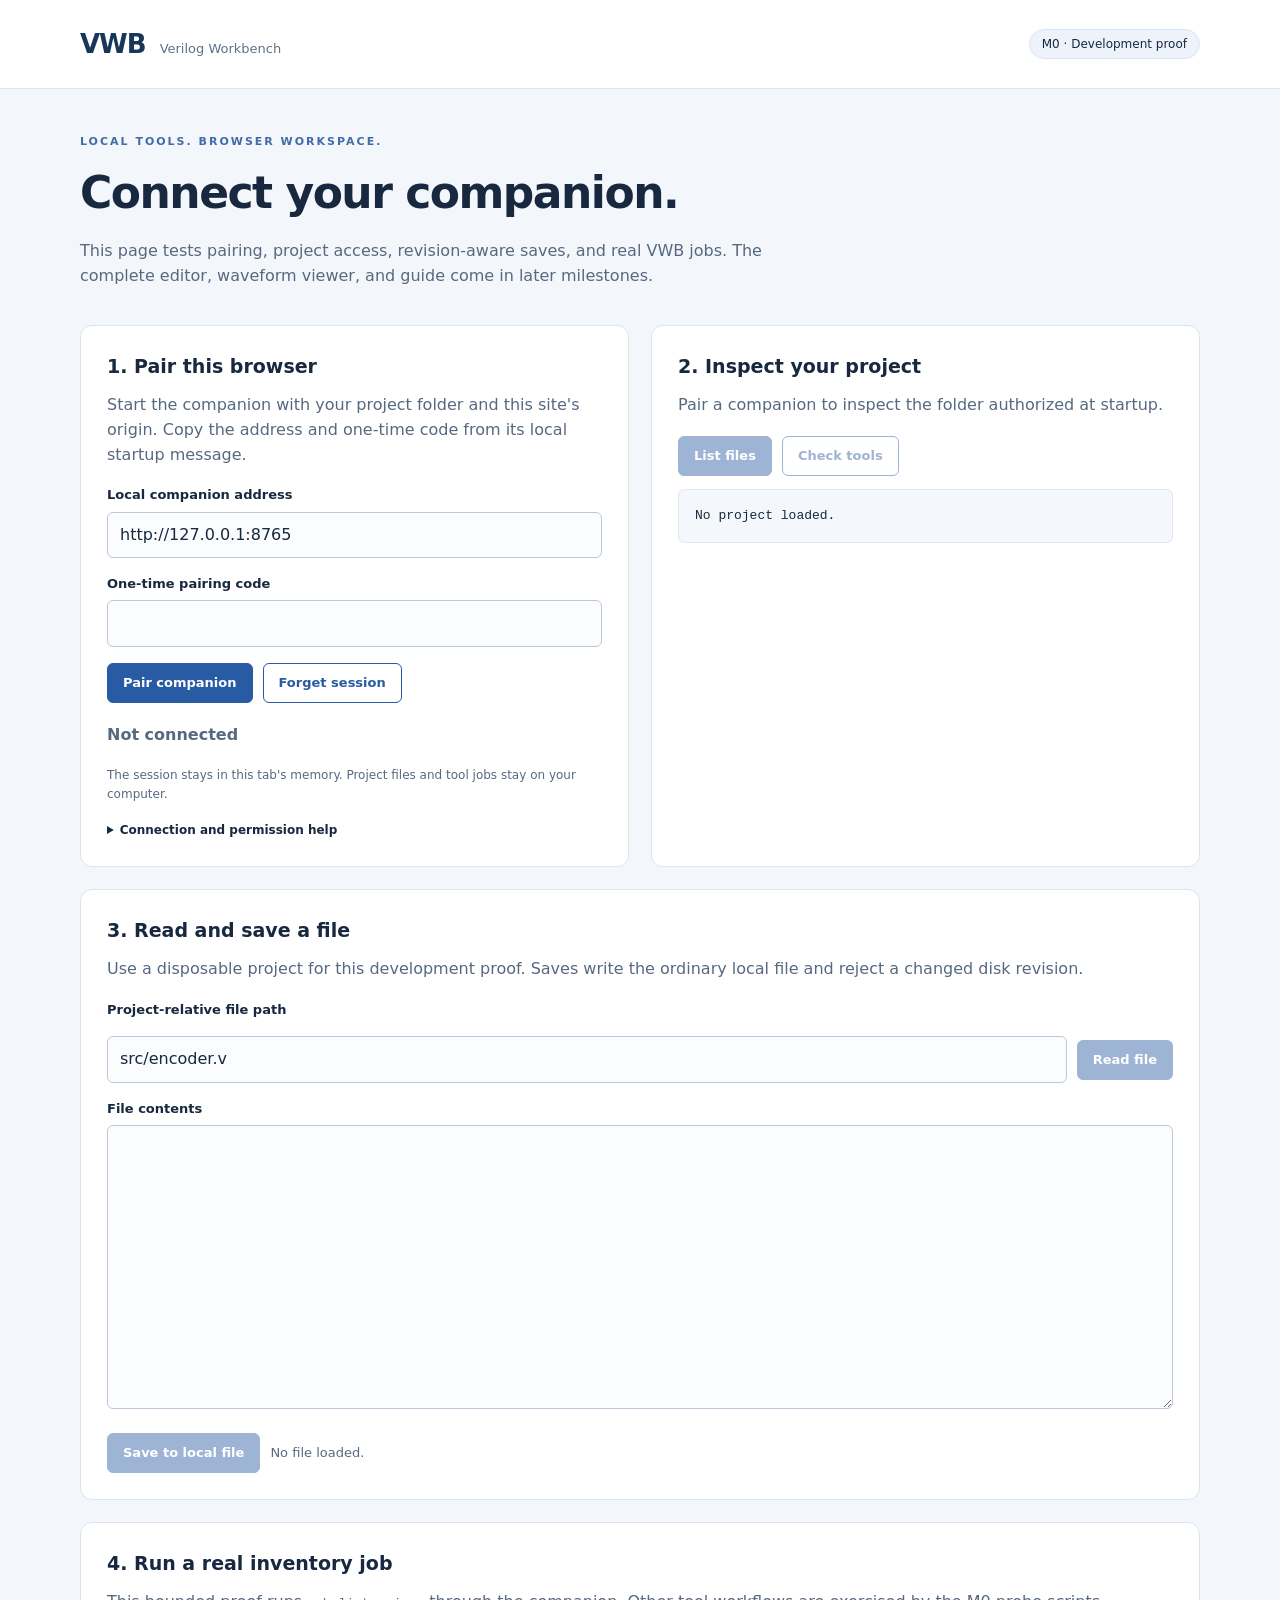
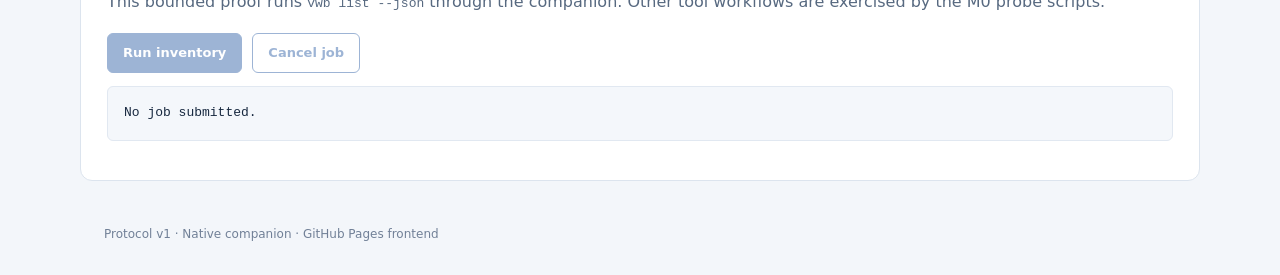
==== web/index.html @ 24d3b5d3 "feat: add M0 native companion and website feasibility foundation Add paired loopback project/jobs pr" ====
<!doctype html>
<html lang="en"><head><meta charset="utf-8"><meta name="viewport" content="width=device-width,initial-scale=1"><title>Verilog Workbench · Development</title><meta http-equiv="refresh" content="0;url=m0/"></head><body><p>VWB is in development. <a href="m0/">Open the M0 companion connection proof.</a></p></body></html>
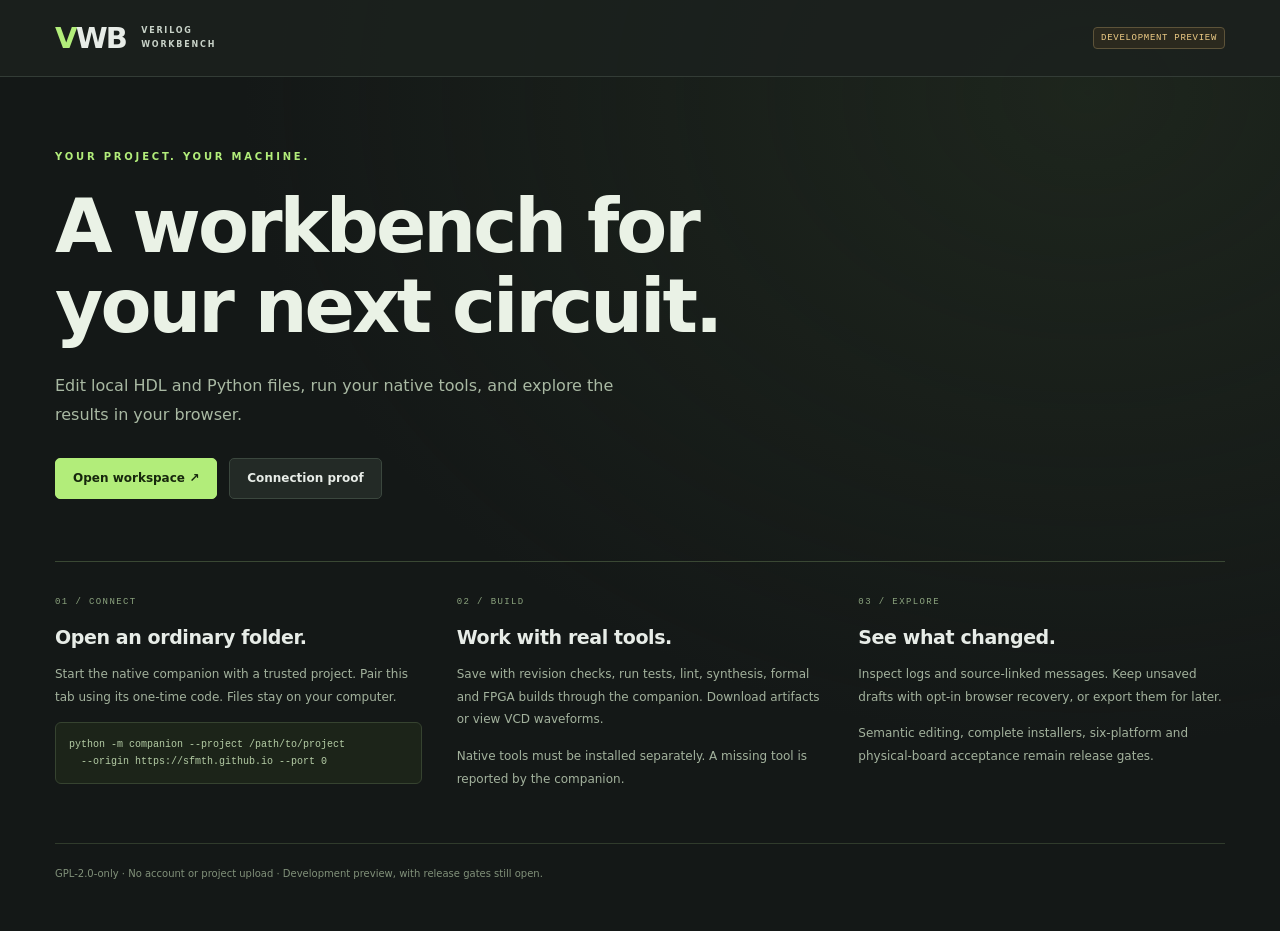
==== commit ebf8d10a: "feat: add companion-backed browser workspace preview" ====
--- a/web/index.html
+++ b/web/index.html
@@ -1,2 +1,27 @@
 <!doctype html>
-<html lang="en"><head><meta charset="utf-8"><meta name="viewport" content="width=device-width,initial-scale=1"><title>Verilog Workbench · Development</title><meta http-equiv="refresh" content="0;url=m0/"></head><body><p>VWB is in development. <a href="m0/">Open the M0 companion connection proof.</a></p></body></html>
+<html lang="en">
+<head>
+  <meta charset="utf-8">
+  <meta name="viewport" content="width=device-width,initial-scale=1">
+  <meta name="referrer" content="no-referrer">
+  <meta http-equiv="Content-Security-Policy" content="default-src 'self'; style-src 'self'; object-src 'none'; base-uri 'none'">
+  <title>Verilog Workbench · Local tools, browser workspace</title>
+  <link rel="stylesheet" href="workspace/style.css">
+</head>
+<body class="landing">
+  <header class="topbar"><a class="brand" href="./">V<span>WB</span><small>VERILOG WORKBENCH</small></a><span class="preview-badge">DEVELOPMENT PREVIEW</span></header>
+  <main class="welcome">
+    <p class="eyebrow">YOUR PROJECT. YOUR MACHINE.</p>
+    <h1>A workbench for<br>your next circuit.</h1>
+    <p class="lede">Edit local HDL and Python files, run your native tools, and explore the results in your browser.</p>
+    <div class="actions"><a class="button primary" href="workspace/">Open workspace ↗</a><a class="button" href="m0/">Connection proof</a></div>
+    <div class="welcome-grid">
+      <section><span class="step">01 / CONNECT</span><h2>Open an ordinary folder.</h2><p>Start the native companion with a trusted project. Pair this tab using its one-time code. Files stay on your computer.</p><pre>python -m companion --project /path/to/project
+  --origin https://sfmth.github.io --port 0</pre></section>
+      <section><span class="step">02 / BUILD</span><h2>Work with real tools.</h2><p>Save with revision checks, run tests, lint, synthesis, formal and FPGA builds through the companion. Download artifacts or view VCD waveforms.</p><p>Native tools must be installed separately. A missing tool is reported by the companion.</p></section>
+      <section><span class="step">03 / EXPLORE</span><h2>See what changed.</h2><p>Inspect logs and source-linked messages. Keep unsaved drafts with opt-in browser recovery, or export them for later.</p><p>Semantic editing, complete installers, six-platform and physical-board acceptance remain release gates.</p></section>
+    </div>
+    <p class="muted">GPL-2.0-only · No account or project upload · Development preview, with release gates still open.</p>
+  </main>
+</body>
+</html>
--- a/web/workspace/style.css
+++ b/web/workspace/style.css
@@ -0,0 +1,339 @@
+:root {
+  color-scheme: dark;
+  --bg: #141817;
+  --panel: #1b201e;
+  --raised: #232a26;
+  --editor: #171c19;
+  --line: #333c36;
+  --text: #e7ece7;
+  --muted: #a0ada3;
+  --accent: #b2ed7a;
+  --accent-dark: #17270d;
+  --amber: #efcd86;
+  --danger: #ffaaaa;
+  font: 13px/1.55 Inter, ui-sans-serif, system-ui, -apple-system, BlinkMacSystemFont, "Segoe UI", sans-serif;
+  background: var(--bg);
+  color: var(--text);
+}
+
+* { box-sizing: border-box; }
+[hidden] { display: none !important; }
+html { height: 100%; }
+body { margin: 0; height: 100dvh; display: flex; flex-direction: column; overflow: hidden; }
+button, input, select, textarea { font: inherit; color: inherit; }
+button, .button {
+  display: inline-flex;
+  align-items: center;
+  justify-content: center;
+  gap: 7px;
+  min-height: 33px;
+  border: 1px solid #3b473e;
+  border-radius: 5px;
+  padding: 6px 11px;
+  background: var(--raised);
+  color: var(--text);
+  font-size: 12px;
+  font-weight: 600;
+  line-height: 1.4;
+  text-decoration: none;
+  white-space: nowrap;
+  cursor: pointer;
+}
+button:hover:not(:disabled), .button:hover { border-color: #6c7e6e; background: #2e3830; }
+button:disabled, input:disabled, select:disabled { opacity: .42; cursor: default; }
+button.primary, .button.primary { background: var(--accent); border-color: var(--accent); color: var(--accent-dark); }
+button.primary:hover:not(:disabled), .button.primary:hover { background: #c7fa98; border-color: #c7fa98; }
+a { color: var(--accent); text-underline-offset: 3px; }
+button:focus-visible, a:focus-visible, input:focus-visible, select:focus-visible, textarea:focus-visible,
+summary:focus-visible, .file-picker:focus-within {
+  outline: 2px solid var(--accent);
+  outline-offset: 3px;
+}
+input:not([type="checkbox"]):not([type="range"]):not([type="file"]), select {
+  width: 100%;
+  min-height: 34px;
+  padding: 6px 9px;
+  border: 1px solid #3b473e;
+  border-radius: 5px;
+  background: #161c18;
+}
+input::placeholder, textarea::placeholder { color: #849188; opacity: 1; }
+input[type="checkbox"], input[type="range"] { accent-color: var(--accent); }
+input[type="checkbox"] { width: 15px; height: 15px; margin: 0; flex: none; }
+input[type="range"] { min-height: 28px; }
+label { display: block; font-size: 11px; font-weight: 600; color: var(--muted); }
+label > input:not([type="checkbox"]), label > select { display: block; margin-top: 4px; }
+.check { display: flex; align-items: center; gap: 8px; font-weight: 500; line-height: 1.6; }
+p { margin: 0 0 14px; }
+h1, h2, h3 { margin: 0; font-weight: 600; line-height: 1.3; }
+h2 { font-size: 16px; }
+h3 { font-size: 13px; }
+pre, code, textarea, kbd { font-family: "SFMono-Regular", Consolas, "Liberation Mono", monospace; }
+code { color: #c5d7bc; font-size: .94em; }
+pre { margin: 12px 0; font-size: 12px; line-height: 1.7; white-space: pre-wrap; overflow-wrap: anywhere; }
+kbd { padding: 1px 4px; border: 1px solid #526047; border-radius: 3px; font-size: 9px; font-weight: 400; opacity: .75; }
+button:disabled kbd { border-color: var(--muted); }
+.muted, .empty { color: var(--muted); font-size: 12px; }
+.empty { padding: 10px 2px; line-height: 1.7; }
+.actions { display: flex; flex-wrap: wrap; align-items: center; gap: 8px; }
+.eyebrow { color: var(--accent); font-size: 10px; font-weight: 700; letter-spacing: 2px; }
+.section-heading { display: flex; align-items: center; justify-content: space-between; gap: 12px; }
+.section-heading button { min-width: 31px; padding: 4px 8px; font-size: 18px; }
+.sr-only { position: absolute; width: 1px; height: 1px; padding: 0; margin: -1px; overflow: hidden; clip: rect(0, 0, 0, 0); white-space: nowrap; border: 0; }
+.skip { position: fixed; z-index: 100; left: 18px; top: 10px; padding: 8px 14px; background: var(--accent); color: var(--accent-dark); transform: translateY(-150%); border-radius: 4px; }
+.skip:focus { transform: translateY(0); }
+
+.topbar { display: flex; align-items: center; gap: 23px; flex: none; min-height: 65px; padding: 12px 22px; border-bottom: 1px solid var(--line); background: #1b211d; }
+.brand { display: inline-flex; align-items: center; color: var(--accent); font-size: 29px; font-weight: 850; letter-spacing: -1.8px; line-height: 1; text-decoration: none; }
+.brand > span { color: var(--text); }
+.brand small { max-width: 95px; margin-left: 15px; color: #c8d2c8; font-size: 8px; font-weight: 600; letter-spacing: 1.8px; line-height: 1.7; }
+.preview-badge { display: inline-flex; border: 1px solid #5d5339; border-radius: 4px; padding: 4px 7px; color: var(--amber); background: #2b291e; font: 9px/1.4 ui-monospace, monospace; letter-spacing: .7px; white-space: nowrap; }
+.header-actions { display: flex; align-items: center; gap: 10px; margin-left: auto; }
+.connection { display: inline-flex; align-items: center; gap: 7px; margin-right: 7px; color: var(--muted); font-size: 11px; white-space: nowrap; }
+.connection::before { content: ""; width: 6px; height: 6px; border-radius: 50%; background: #839087; }
+.connection.connected, .connection[data-state="connected"] { color: #cbdec2; }
+.connection.connected::before, .connection[data-state="connected"]::before { background: var(--accent); box-shadow: 0 0 0 3px #b2ed7a16; }
+.connection[data-state="error"], .connection[data-state="disconnected"] { color: var(--amber); }
+.connection[data-state="error"]::before, .connection[data-state="disconnected"]::before { background: var(--amber); }
+
+.workbench { display: flex; flex: 1; min-height: 0; min-width: 0; }
+.sidebar { display: flex; flex-direction: column; width: 255px; flex: none; min-height: 0; padding: 18px 14px 0; background: #1b211d; border-right: 1px solid var(--line); }
+.sidebar h1 { overflow: hidden; font-size: 13px; text-overflow: ellipsis; white-space: nowrap; }
+.sidebar .section-heading { padding: 0 4px; }
+.sidebar .section-heading button { color: var(--muted); background: transparent; border-color: transparent; }
+.explorer-tabs { display: flex; gap: 15px; margin: 14px 0 13px; border-bottom: 1px solid var(--line); }
+.explorer-tabs button { position: relative; border: 0; border-radius: 0; background: transparent; padding: 7px 3px 10px; color: var(--muted); font-size: 11px; }
+.explorer-tabs button[aria-pressed="true"] { color: var(--text); }
+.explorer-tabs button[aria-pressed="true"]::after { position: absolute; content: ""; height: 2px; background: var(--accent); bottom: -1px; left: 0; right: 0; }
+#filter { min-height: 32px; font-size: 11px; }
+.explorer { flex: 1; min-height: 75px; overflow: auto; padding: 13px 0; scrollbar-gutter: stable; }
+.explorer > .empty { padding: 8px; }
+.explorer button { max-width: 100%; }
+.file-row, .file-item, .discovery-item, .design-row, .test-row { display: flex; align-items: center; gap: 8px; width: 100%; min-width: 0; margin: 1px 0; border: 1px solid transparent; border-radius: 4px; padding: 6px 8px; background: transparent; color: #bfcbbf; font: 11px/1.55 ui-monospace, monospace; text-align: left; justify-content: flex-start; overflow-wrap: anywhere; white-space: normal; }
+.file-row:hover:not(:disabled), .file-item:hover:not(:disabled), .discovery-item:hover:not(:disabled), .design-row:hover:not(:disabled), .test-row:hover:not(:disabled) { background: #28322a; border-color: transparent; }
+.file-row.active, .file-row[aria-current="true"], .file-item[aria-current="true"], .file-item.active { color: var(--accent); background: #2a3627; border-color: #3c4c35; }
+.folder-label, .file-group > h2, .file-group > h3 { margin: 0 0 3px; padding: 8px 7px 3px; color: #91a291; font-size: 10px; font-weight: 600; letter-spacing: .7px; overflow-wrap: anywhere; }
+.file-group { margin-bottom: 8px; }
+.sidebar-foot { flex: none; margin: 0 -14px; padding: 14px; border-top: 1px solid var(--line); background: #191f1b; }
+.sidebar-foot .check { align-items: flex-start; font-size: 10px; }
+.sidebar-foot .check input { margin-top: 2px; }
+.sidebar-foot p { margin: 7px 0 12px 23px; font-size: 9px; color: #86958a; line-height: 1.6; }
+.sidebar-foot .actions { gap: 6px; }
+.sidebar-foot .button, .sidebar-foot button { flex: 1; padding: 6px; font-size: 10px; min-height: 30px; }
+.file-picker { position: relative; overflow: hidden; color: var(--text); }
+.file-picker input[type="file"] { position: absolute; inset: 0; width: 100%; height: 100%; opacity: 0; cursor: pointer; }
+.file-picker:has(input:disabled) { opacity: .42; cursor: default; }
+.file-picker input:disabled { cursor: default; }
+#recovery { flex: none; max-height: 210px; overflow: auto; padding: 12px 3px; border-top: 1px solid var(--line); }
+#recovery h2 { font-size: 11px; color: var(--amber); }
+#recovery p { margin: 5px 0 8px; color: var(--muted); font-size: 10px; }
+.recovery-row { display: flex; flex-wrap: wrap; align-items: center; gap: 5px; padding: 7px 0; border-bottom: 1px solid #313a32; font-size: 10px; overflow-wrap: anywhere; }
+.recovery-row > span { width: 100%; color: #d7dfd2; }
+.recovery-row button { max-width: 100%; min-height: 27px; padding: 3px 7px; font-size: 10px; white-space: normal; overflow-wrap: anywhere; text-align: left; }
+
+.workspace-main { flex: 1; min-width: 0; min-height: 0; display: flex; flex-direction: column; overflow: hidden; }
+.runbar { display: flex; align-items: flex-end; flex-wrap: wrap; flex: none; gap: 10px 12px; padding: 12px 17px; background: #1e2520; border-bottom: 1px solid var(--line); }
+.runbar > label { flex: 1 1 145px; max-width: 220px; }
+.runbar > label:nth-child(2) { flex-basis: 180px; max-width: 270px; }
+.runbar label { font-size: 9px; letter-spacing: .2px; }
+.runbar input, .runbar select { font-size: 11px; }
+.command-options { display: flex; flex-wrap: wrap; align-items: flex-end; gap: 10px 12px; }
+.command-options > label { flex: 1; min-width: 110px; max-width: 240px; }
+.command-options .check { min-height: 34px; min-width: auto; white-space: nowrap; }
+#seed { max-width: 100px; }
+#fpga-options { flex: 1 1 100%; }
+#fpga-options > label:nth-child(3) { flex: 2; max-width: 350px; }
+.run-actions { flex-wrap: nowrap; margin-left: auto; }
+.run-actions button { min-width: 58px; }
+.editor-panel { flex: 1 1 0; display: flex; flex-direction: column; min-height: 180px; min-width: 0; background: var(--editor); overflow: hidden; }
+.file-tabs { display: flex; flex: none; min-height: 36px; overflow: auto; background: #1c221e; border-bottom: 1px solid var(--line); scrollbar-width: thin; }
+.file-tabs:empty { display: none; }
+.file-tabs button, .file-tab { position: relative; flex: none; border: 0; border-right: 1px solid var(--line); border-radius: 0; padding: 9px 17px; background: transparent; color: var(--muted); font: 10px/1.5 ui-monospace, monospace; }
+.file-tabs > .file-tab { display: flex; align-items: center; padding: 0; }
+.file-tabs .file-tab > button { border: 0; padding: 9px 12px; }
+.file-tabs .file-tab > .close-tab { padding: 5px 8px 5px 2px; min-width: 23px; color: #8d9b8a; }
+.file-tabs .file-tab > button[aria-pressed="true"]::before { display: none; }
+.file-tabs button[aria-selected="true"], .file-tabs button[aria-pressed="true"], .file-tab.active { color: var(--text); background: var(--editor); }
+.file-tabs button[aria-selected="true"]::before, .file-tabs button[aria-pressed="true"]::before, .file-tab.active::before { content: ""; position: absolute; top: 0; left: 0; right: 0; height: 2px; background: var(--accent); }
+.editor-toolbar { display: flex; flex: none; align-items: center; justify-content: space-between; flex-wrap: wrap; gap: 7px; min-height: 46px; padding: 7px 17px; border-bottom: 1px solid #2c352e; }
+#active-file { min-width: 0; font: 10px/1.6 ui-monospace, monospace; color: var(--muted); overflow-wrap: anywhere; }
+.editor-toolbar button { padding: 4px 9px; min-height: 28px; font-size: 10px; }
+.editor-toolbar .actions { gap: 6px; }
+.editor-empty { display: flex; flex-direction: column; align-items: center; justify-content: center; flex: 1; min-height: 180px; padding: 25px; text-align: center; }
+.circuit-mark { display: inline-flex; align-items: center; justify-content: center; width: 56px; height: 56px; margin-bottom: 19px; border: 1px solid #3b4b33; border-radius: 12px; background: #273122; color: var(--accent); font-size: 35px; line-height: 1; }
+.editor-empty h2 { margin-bottom: 9px; font-size: 23px; letter-spacing: -.5px; }
+.editor-empty p { max-width: 340px; color: var(--muted); font-size: 12px; }
+.editor-empty button { margin-top: 7px; }
+#editor { display: block; flex: 1 1 0; width: 100%; min-height: 70px; margin: 0; padding: 20px 25px; resize: none; border: 0; border-radius: 0; background: var(--editor); color: #dbe7d4; font-size: 13px; line-height: 1.85; tab-size: 4; caret-color: var(--accent); }
+#editor:focus-visible { outline-offset: -2px; }
+#editor::selection { background: #4b663d; }
+.editor-status { display: flex; align-items: center; justify-content: space-between; gap: 16px; flex: none; min-height: 28px; padding: 4px 17px; border-top: 1px solid #2a322c; color: #889b88; font-size: 9px; }
+#file-status { min-width: 0; overflow: hidden; white-space: nowrap; text-overflow: ellipsis; }
+#position { flex: none; font-family: ui-monospace, monospace; }
+.results { display: flex; flex-direction: column; flex: none; height: 31vh; min-height: 150px; max-height: calc(100dvh - 350px); overflow: auto; resize: vertical; border-top: 1px solid #45533f; background: #151b17; }
+.results-heading { display: flex; align-items: center; gap: 10px; flex: none; min-height: 41px; padding: 0 15px 0 8px; background: #1c231e; border-bottom: 1px solid var(--line); }
+.results-heading nav { display: flex; min-width: 0; overflow: auto; scrollbar-width: thin; }
+.results-heading nav button { min-height: 40px; border: 0; border-bottom: 2px solid transparent; border-radius: 0; padding: 9px 10px; background: transparent; color: var(--muted); font-size: 10px; }
+.results-heading nav button[aria-pressed="true"] { color: var(--text); border-bottom-color: var(--accent); }
+#diagnostic-count { display: inline-flex; align-items: center; justify-content: center; min-width: 16px; min-height: 16px; border: 1px solid #485342; border-radius: 4px; font-size: 8px; color: #b5c4ac; }
+#job-status { margin-left: auto; flex: none; color: #a3b39d; font-size: 10px; white-space: nowrap; }
+#resume-job { min-height: 26px; padding: 3px 8px; font-size: 10px; }
+.result-pane { flex: 1; min-height: 0; overflow: auto; padding: 16px 19px; }
+.result-pane .muted { font-size: 10px; }
+#job-output, #tools-output { margin: 0; color: #b9cbb3; font-size: 11px; line-height: 1.8; }
+#tools-output { margin-top: 15px; }
+.diagnostic { display: flex; align-items: flex-start; flex-wrap: wrap; gap: 7px 12px; width: 100%; margin: 7px 0; padding: 9px 12px; border: 1px solid var(--line); border-left: 2px solid var(--amber); border-radius: 4px; background: #20271f; color: #d9dccf; text-align: left; white-space: pre-wrap; overflow-wrap: anywhere; font: 11px/1.7 ui-monospace, monospace; }
+.diagnostic > button { padding: 2px 5px; min-height: 24px; font-size: 10px; white-space: normal; text-align: left; }
+.diagnostic > span { padding-top: 3px; min-width: 0; }
+.diagnostic.error, .diagnostic[data-severity="error"] { border-left-color: var(--danger); }
+.diagnostic.warning, .diagnostic[data-severity="warning"] { border-left-color: var(--amber); }
+.artifact-row { display: flex; align-items: center; flex-wrap: wrap; gap: 8px; padding: 10px 0; border-bottom: 1px solid var(--line); font-size: 11px; }
+.artifact-row > span:first-child { flex: 1 1 240px; font-family: ui-monospace, monospace; overflow-wrap: anywhere; }
+.artifact-row button, .artifact-row a { font-size: 10px; }
+#artifact-preview { margin-top: 15px; }
+#artifact-preview img { display: block; width: auto; max-width: 100%; max-height: 520px; margin-top: 12px; background: #f4f5f0; border-radius: 4px; }
+#artifact-preview iframe, #artifact-preview object { width: 100%; min-height: 320px; border: 1px solid var(--line); background: white; }
+
+.guide { width: 310px; min-width: 0; flex: none; overflow: auto; padding: 22px; border-left: 1px solid #44513c; background: #222a21; }
+.guide .eyebrow { margin: 18px 0; font-size: 8px; }
+.guide ol { margin: 0; padding-left: 19px; }
+.guide li { padding-left: 7px; margin-bottom: 22px; }
+.guide li::marker { color: var(--accent); font-family: ui-monospace, monospace; font-size: 11px; }
+.guide h3 { margin-bottom: 7px; font-size: 12px; color: #e1ead9; }
+.guide p { color: #b4c1ab; font-size: 11px; line-height: 1.8; }
+.guide pre, dialog pre { padding: 12px; border: 1px solid #414e39; border-radius: 5px; background: #192017; color: #b9d2a6; font-size: 10px; }
+.notice { padding: 13px; border: 1px solid #60553a; border-radius: 5px; background: #2f2d20; color: #d4c797 !important; font-size: 10px !important; }
+.statusbar { display: flex; align-items: center; justify-content: space-between; flex: none; gap: 20px; min-height: 27px; padding: 5px 17px; border-top: 1px solid #384432; background: #253021; color: #a6be98; font-size: 9px; line-height: 1.5; }
+#global-status { min-width: 0; overflow: hidden; text-overflow: ellipsis; white-space: nowrap; }
+.statusbar > span:last-child { white-space: nowrap; }
+
+dialog { width: 535px; max-width: calc(100vw - 32px); max-height: calc(100dvh - 40px); overflow: auto; padding: 25px; border: 1px solid #536449; border-radius: 12px; background: #222a22; color: var(--text); box-shadow: 0 25px 100px #0009; }
+dialog::backdrop { background: #0a100bd9; backdrop-filter: blur(4px); }
+dialog .section-heading { margin-bottom: 18px; }
+dialog .section-heading button { min-height: 29px; }
+dialog p { color: #b7c5b2; font-size: 12px; line-height: 1.8; }
+dialog label { margin: 15px 0 6px; font-size: 11px; }
+dialog .actions { margin-top: 19px; }
+#connection-status { margin: 16px 0; color: #d0e0c7; font-size: 11px; }
+#global-status.error, #file-status.error, #job-status.error, #connection-status.error { color: var(--danger); }
+details { padding-top: 13px; border-top: 1px solid #3c4835; color: #a7b6a0; font-size: 11px; }
+summary { color: #d4dfce; cursor: pointer; }
+details p { margin: 11px 0 0; font-size: 11px; }
+
+.waveform-view { margin-top: 18px; font-size: 11px; }
+.waveform-view h3 { margin-bottom: 7px; font: 12px/1.6 ui-monospace, monospace; overflow-wrap: anywhere; }
+.waveform-view p { color: var(--muted); font-size: 10px; }
+.waveform-controls { display: flex; flex-wrap: wrap; gap: .6rem; align-items: center; margin: 14px 0; }
+.waveform-controls label { margin-right: 4px; font-size: 10px; }
+.waveform-controls select { min-width: 140px; }
+.waveform-controls button { font-size: 10px; min-height: 29px; }
+.waveform-cursor, .waveform-filter { width: 100%; }
+.waveform-view output { display: block; margin: 3px 0 15px; color: #c3d5ba; font: 10px/1.6 ui-monospace, monospace; }
+.waveform-layout { display: flex; flex-wrap: wrap; gap: 1rem; align-items: flex-start; }
+.waveform-signals { flex: 1 1 220px; min-width: 0; max-width: 320px; }
+.waveform-signals p { margin: 9px 0; }
+.waveform-signal-list { max-height: 340px; overflow: auto; overflow-wrap: anywhere; padding-right: 7px; }
+.waveform-signal-option { display: flex; gap: .4rem; align-items: flex-start; margin: .35rem 0; font-weight: normal; font-size: 10px; color: #bbcab3; }
+.waveform-signal-option input { width: auto; flex: none; margin-top: .3rem; }
+.waveform-display { flex: 3 1 440px; min-width: 0; overflow: auto; }
+.waveform-svg { display: block; background: #101c2d; border-radius: 6px; font: 12px ui-monospace, monospace; touch-action: manipulation; }
+.waveform-view > p:last-child { margin-top: 16px; }
+
+.landing { height: auto; min-height: 100dvh; overflow: auto; background: radial-gradient(ellipse at 85% 10%, #29362470 0, transparent 55%), var(--bg); }
+.landing .topbar { padding-left: max(24px, calc((100vw - 1170px) / 2)); padding-right: max(24px, calc((100vw - 1170px) / 2)); min-height: 77px; background: #1b211de6; }
+.landing .preview-badge { margin-left: auto; }
+.welcome { width: 100%; max-width: 1250px; margin: 0 auto; padding: 72px 40px 36px; }
+.welcome > .eyebrow { margin-bottom: 22px; font-size: 10px; letter-spacing: 2.8px; }
+.welcome h1 { margin-bottom: 24px; color: #eaf2e6; font-size: clamp(43px, 5.8vw, 75px); font-weight: 550; letter-spacing: -3px; line-height: 1.09; }
+.lede { max-width: 560px; margin-bottom: 28px; color: #a9b9a3; font-size: 16px; line-height: 1.8; }
+.welcome > .actions { gap: 12px; }
+.welcome > .actions .button { min-height: 41px; padding: 10px 17px; font-size: 12px; }
+.welcome-grid { display: grid; grid-template-columns: repeat(3, minmax(0, 1fr)); gap: 35px; margin: 62px 0 38px; padding-top: 28px; border-top: 1px solid #3a4834; }
+.welcome-grid .step { color: #8ca47f; font: 9px/1.5 ui-monospace, monospace; letter-spacing: 1.4px; }
+.welcome-grid h2 { margin: 15px 0 13px; font-size: 19px; font-weight: 550; letter-spacing: -.4px; }
+.welcome-grid p { color: #a3b29d; font-size: 12px; line-height: 1.9; }
+.welcome-grid pre { padding: 13px; border: 1px solid #364330; border-radius: 6px; background: #1c2419; color: #b4cca5; font-size: 10px; }
+.welcome > .muted { padding-top: 22px; border-top: 1px solid #303b2c; font-size: 10px; color: #81917a; }
+
+@media (max-width: 1050px) {
+  .topbar { gap: 14px; padding-left: 16px; padding-right: 16px; }
+  .brand small { display: none; }
+  .sidebar { width: 220px; padding-left: 11px; padding-right: 11px; }
+  .sidebar-foot { margin: 0 -11px; padding: 12px 11px; }
+  .runbar { padding: 10px 12px; gap: 8px; }
+  .runbar > label { flex-basis: 120px; }
+  .runbar > label:nth-child(2) { flex-basis: 135px; }
+  .command-options { flex: 1 1 100%; }
+  .run-actions { margin-left: 0; }
+  .guide { position: fixed; z-index: 20; top: 65px; bottom: 27px; right: 0; width: 320px; box-shadow: -15px 0 45px #0006; }
+  .results-heading { flex-wrap: wrap; gap: 0 10px; padding-right: 10px; }
+  .results-heading nav { flex: 1 1 auto; }
+  #job-status { margin: 0 0 0 auto; padding: 5px 0; font-size: 9px; }
+  .results-heading nav button { padding-left: 8px; padding-right: 8px; font-size: 9px; }
+  .editor-toolbar { padding-left: 12px; padding-right: 12px; }
+  .editor-toolbar .actions { margin-left: auto; }
+  .welcome { padding-top: 55px; }
+  .welcome-grid { gap: 25px; }
+}
+
+@media (max-width: 700px) {
+  body { height: auto; min-height: 100dvh; overflow: auto; }
+  .topbar { flex-wrap: wrap; gap: 12px; min-height: 60px; padding: 13px 16px; }
+  .brand { font-size: 27px; }
+  .preview-badge { margin-left: auto; font-size: 8px; }
+  .header-actions { width: 100%; gap: 8px; }
+  .header-actions .connection { margin-right: auto; font-size: 10px; }
+  .header-actions button { min-height: 31px; padding: 5px 9px; font-size: 10px; }
+  .workbench { display: block; flex: none; }
+  .sidebar { width: 100%; max-height: 360px; padding: 13px 16px 0; border-right: 0; border-bottom: 1px solid var(--line); }
+  .sidebar .section-heading { flex: none; }
+  .explorer-tabs { flex: none; margin: 6px 0 10px; }
+  .explorer { min-height: 60px; max-height: 150px; padding: 5px 0; }
+  .sidebar-foot { display: grid; grid-template-columns: minmax(0, 1fr) auto; gap: 4px 16px; margin: 0 -16px; padding: 10px 16px; }
+  .sidebar-foot .check { font-size: 9px; }
+  .sidebar-foot p { grid-column: 1; margin: 0 0 0 23px; font-size: 8px; }
+  .sidebar-foot .actions { grid-column: 2; grid-row: 1 / 3; align-content: center; }
+  .sidebar-foot button, .sidebar-foot .button { flex: none; padding: 6px 8px; font-size: 9px; }
+  #recovery { max-height: 130px; }
+  .workspace-main { display: block; overflow: visible; }
+  .runbar { padding: 13px 16px; }
+  .runbar > label, .runbar > label:nth-child(2) { flex: 1 1 125px; max-width: none; }
+  .run-actions { flex: 1 1 100%; }
+  .run-actions button { min-width: 70px; }
+  .command-options { gap: 8px; }
+  #fpga-options > label { min-width: 110px; max-width: none; }
+  .editor-panel { min-height: 480px; height: 63dvh; }
+  .editor-empty { padding: 22px 16px; }
+  .editor-empty h2 { font-size: 21px; }
+  .editor-toolbar { gap: 5px; min-height: 45px; }
+  #active-file { flex: 1 1 100%; }
+  .editor-toolbar .actions { margin: 0; }
+  #editor { padding: 17px; font-size: 12px; line-height: 1.8; }
+  .editor-status { padding-left: 12px; padding-right: 12px; }
+  .results { height: 360px; min-height: 200px; max-height: 80dvh; resize: vertical; }
+  .results-heading { padding-left: 6px; }
+  .results-heading nav { flex: 1 1 100%; }
+  .results-heading nav button { min-height: 37px; }
+  #job-status { margin: 0 auto 0 4px; padding: 5px; }
+  .result-pane { padding: 15px 16px; }
+  .guide { top: 0; bottom: 0; width: min(100vw, 350px); padding-top: 20px; }
+  .statusbar { flex-wrap: wrap; gap: 3px; padding: 8px 13px; font-size: 8px; }
+  #global-status { white-space: normal; }
+  .statusbar > span:last-child { display: none; }
+  dialog { padding: 20px; }
+  .waveform-signals { max-width: none; }
+  .waveform-signal-list { max-height: 180px; }
+  .welcome { padding: 44px 22px 22px; }
+  .landing .topbar { min-height: 64px; padding: 17px 22px; }
+  .welcome h1 { font-size: clamp(40px, 10vw, 64px); letter-spacing: -2px; }
+  .lede { font-size: 14px; }
+  .welcome-grid { grid-template-columns: 1fr; gap: 25px; margin-top: 41px; padding-top: 25px; }
+  .welcome-grid section { padding-bottom: 17px; border-bottom: 1px solid #303c2b; }
+  .welcome-grid section:last-child { padding-bottom: 0; border-bottom: 0; }
+  .welcome-grid h2 { margin-top: 11px; }
+  .welcome > .muted { padding-top: 18px; line-height: 1.9; }
+}
+
+@media (prefers-reduced-motion: reduce) {
+  *, *::before, *::after { scroll-behavior: auto !important; }
+}
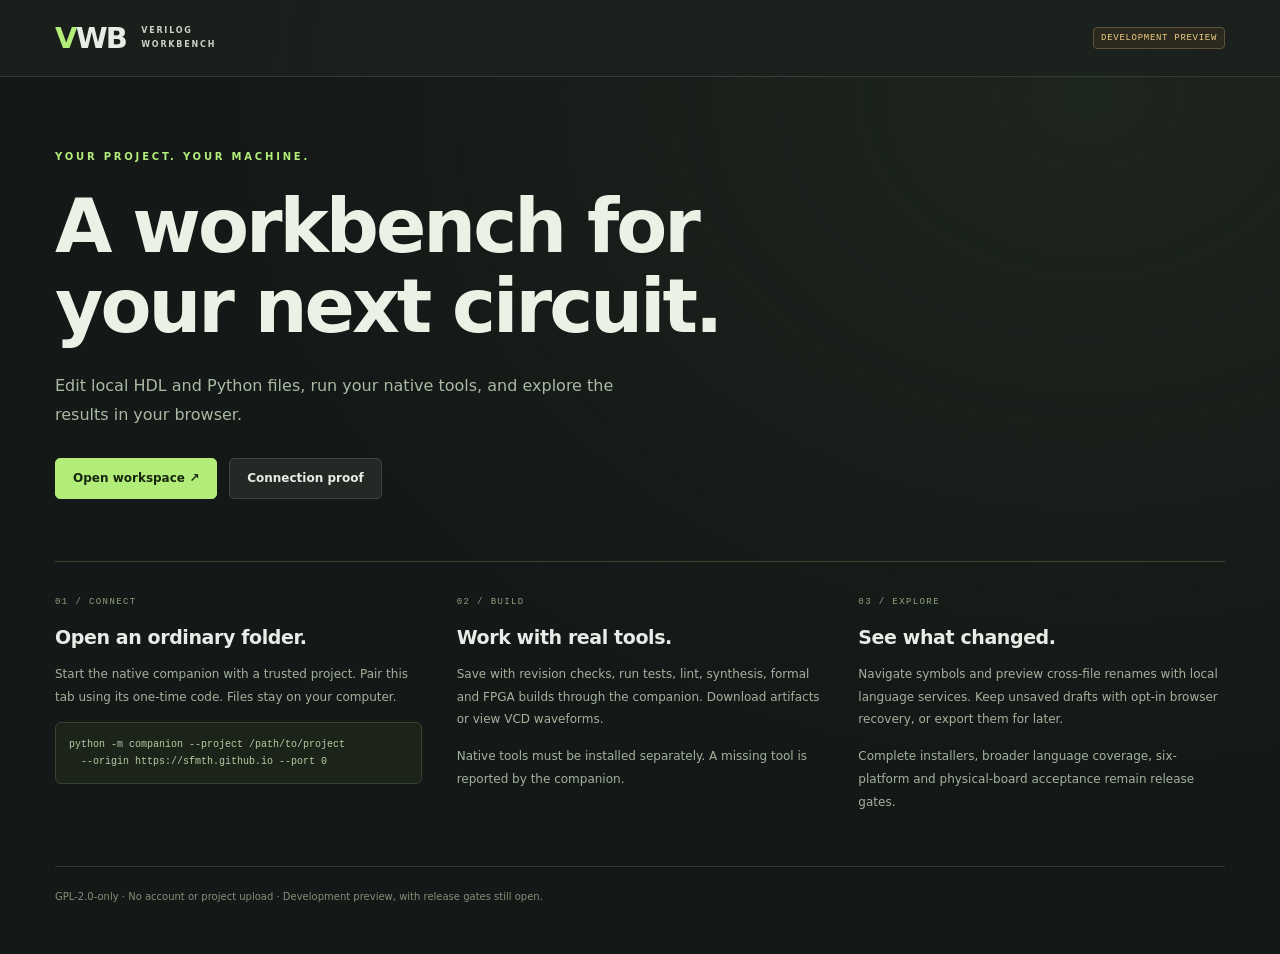
==== commit 08baa968: "feat: add semantic editing and reviewed rename to Pages workspace" ====
--- a/web/index.html
+++ b/web/index.html
@@ -19,7 +19,7 @@
       <section><span class="step">01 / CONNECT</span><h2>Open an ordinary folder.</h2><p>Start the native companion with a trusted project. Pair this tab using its one-time code. Files stay on your computer.</p><pre>python -m companion --project /path/to/project
   --origin https://sfmth.github.io --port 0</pre></section>
       <section><span class="step">02 / BUILD</span><h2>Work with real tools.</h2><p>Save with revision checks, run tests, lint, synthesis, formal and FPGA builds through the companion. Download artifacts or view VCD waveforms.</p><p>Native tools must be installed separately. A missing tool is reported by the companion.</p></section>
-      <section><span class="step">03 / EXPLORE</span><h2>See what changed.</h2><p>Inspect logs and source-linked messages. Keep unsaved drafts with opt-in browser recovery, or export them for later.</p><p>Semantic editing, complete installers, six-platform and physical-board acceptance remain release gates.</p></section>
+      <section><span class="step">03 / EXPLORE</span><h2>See what changed.</h2><p>Navigate symbols and preview cross-file renames with local language services. Keep unsaved drafts with opt-in browser recovery, or export them for later.</p><p>Complete installers, broader language coverage, six-platform and physical-board acceptance remain release gates.</p></section>
     </div>
     <p class="muted">GPL-2.0-only · No account or project upload · Development preview, with release gates still open.</p>
   </main>
--- a/web/workspace/style.css
+++ b/web/workspace/style.css
@@ -17,6 +17,19 @@
 }
 
 * { box-sizing: border-box; }
+.intelligence-view { display: flex; flex-direction: column; gap: 10px; }
+.intelligence-view p { margin: 0; font-size: 12px; }
+.intelligence-capabilities { color: var(--muted); }
+.intelligence-controls, .intelligence-rename { display: flex; flex-wrap: wrap; align-items: end; gap: 7px; }
+.intelligence-rename label { flex: 1; max-width: 300px; }
+.intelligence-results, .intelligence-diagnostics { display: grid; gap: 7px; }
+.intelligence-results > button, .intelligence-diagnostics > button { justify-content: flex-start; text-align: left; white-space: normal; overflow-wrap: anywhere; }
+.intelligence-results pre { white-space: pre-wrap; overflow-wrap: anywhere; margin: 0; padding: 10px; background: var(--editor); border: 1px solid var(--line); font-size: 12px; }
+.intelligence-results details { border: 1px solid var(--line); border-radius: 4px; padding: 9px; }
+.intelligence-results summary { cursor: pointer; font-family: ui-monospace, monospace; }
+.intelligence-diff { display: grid; grid-template-columns: repeat(2,minmax(0,1fr)); gap: 12px; margin-top: 10px; }
+.intelligence-diff h4 { color: var(--muted); margin: 0 0 7px; font-size: 11px; }
+@media(max-width:700px) { .intelligence-diff { grid-template-columns: 1fr; } }
 [hidden] { display: none !important; }
 html { height: 100%; }
 body { margin: 0; height: 100dvh; display: flex; flex-direction: column; overflow: hidden; }
